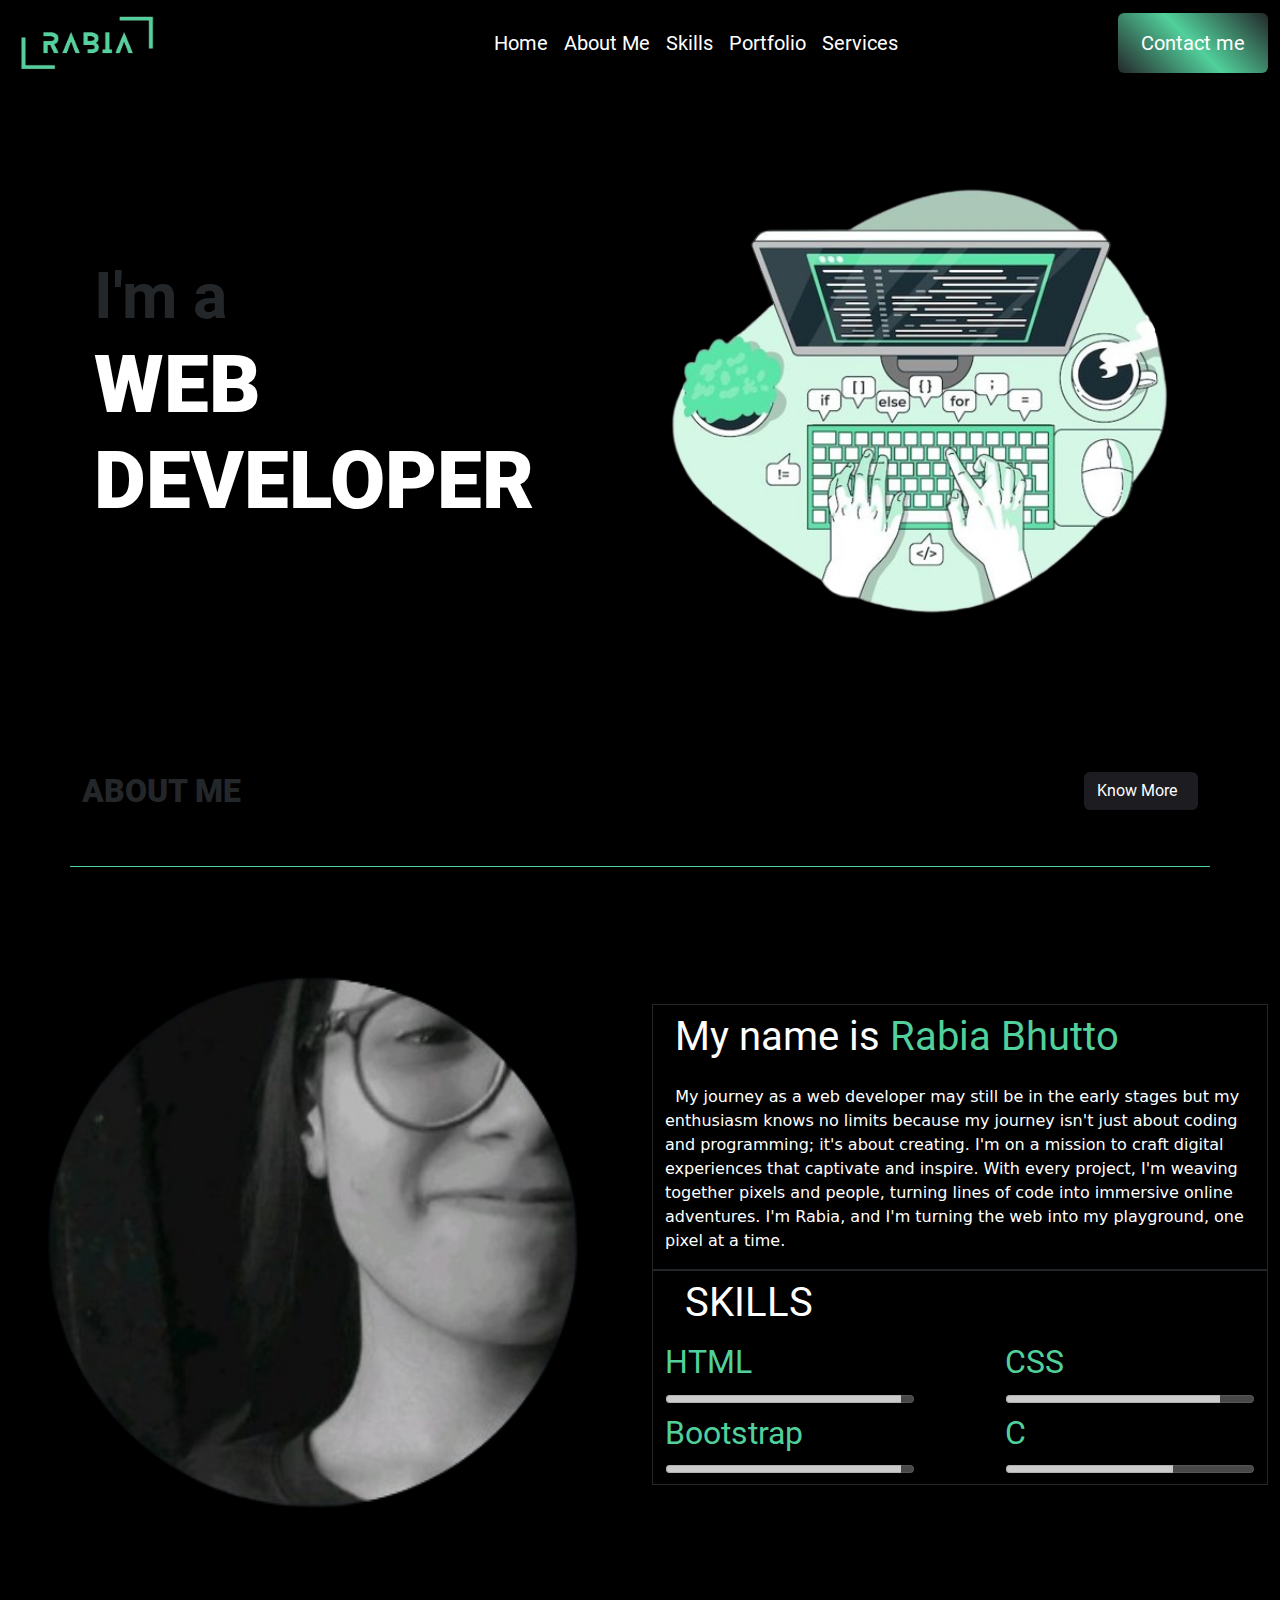
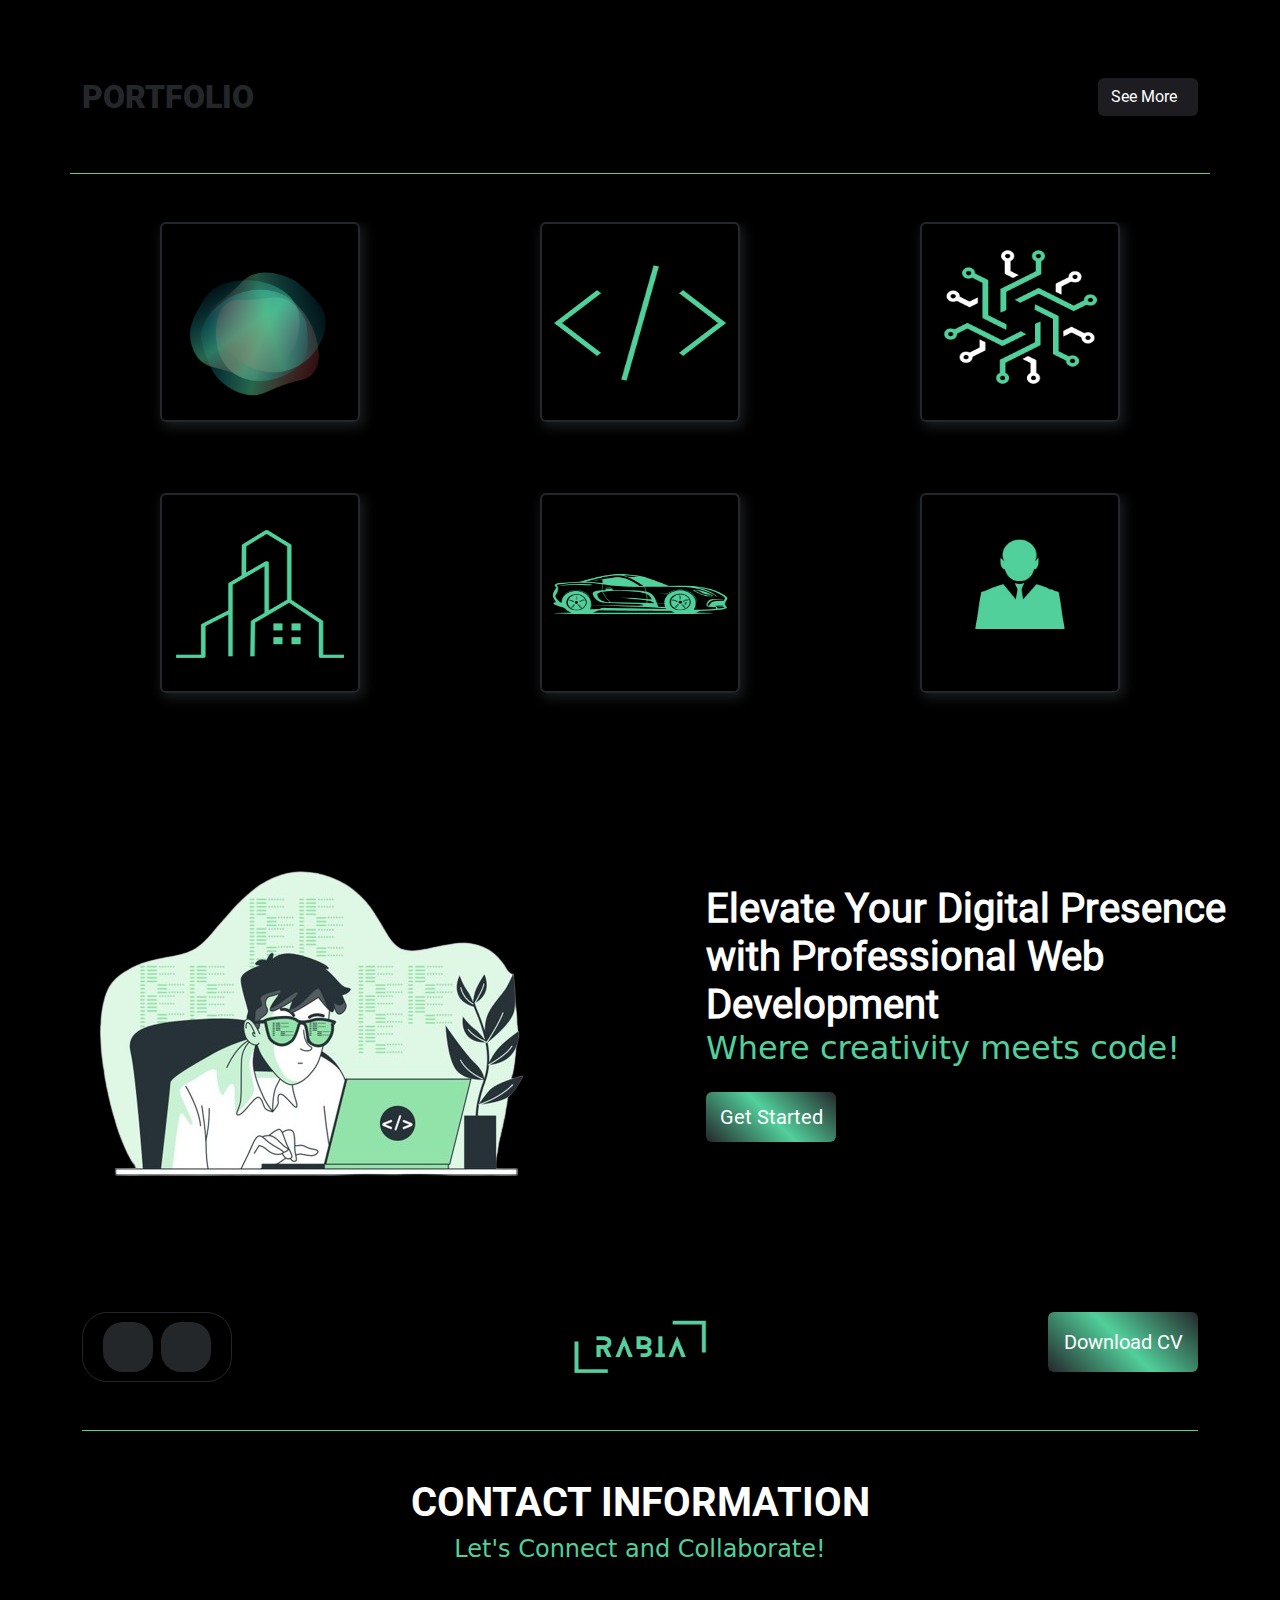
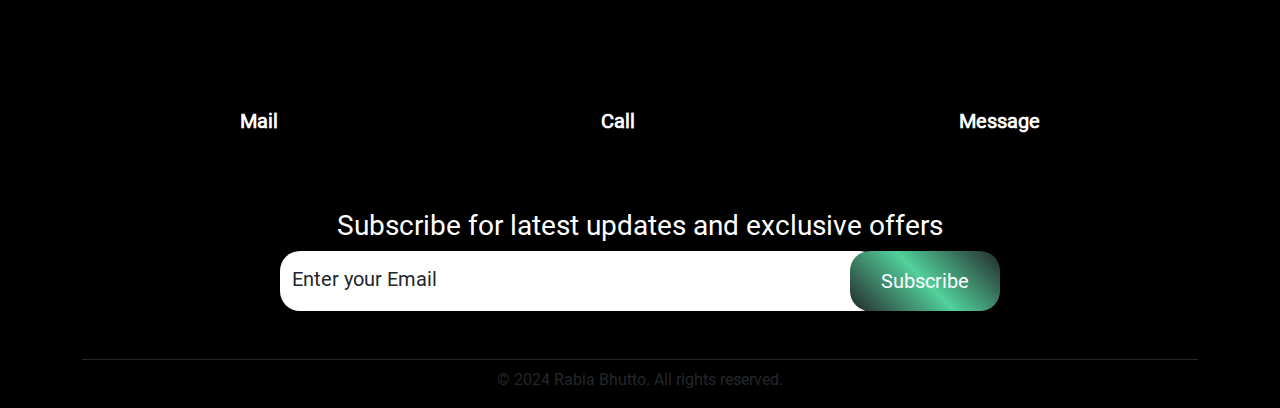
==== Portfolio/index.html @ b958bcc3 "Task Completed!" ====
<!DOCTYPE html>
<html lang="en">

<head>
    <meta charset="UTF-8">
    <meta name="viewport" content="width=device-width, initial-scale=1.0">
    <meta name="author" content="Rabia Bhutto">
    <title>Portfolio</title>
    <link href="https://cdn.jsdelivr.net/npm/bootstrap@5.3.3/dist/css/bootstrap.min.css" rel="stylesheet"
        integrity="sha384-QWTKZyjpPEjISv5WaRU9OFeRpok6YctnYmDr5pNlyT2bRjXh0JMhjY6hW+ALEwIH" crossorigin="anonymous">
    <script src="https://cdn.jsdelivr.net/npm/bootstrap@5.3.3/dist/js/bootstrap.bundle.min.js"
        integrity="sha384-YvpcrYf0tY3lHB60NNkmXc5s9fDVZLESaAA55NDzOxhy9GkcIdslK1eN7N6jIeHz"
        crossorigin="anonymous"></script>
    <link rel="stylesheet" href="Style Sheets/style.css">
    <link rel="stylesheet" href="https://cdnjs.cloudflare.com/ajax/libs/font-awesome/6.5.2/css/all.min.css"
        integrity="sha512-SnH5WK+bZxgPHs44uWIX+LLJAJ9/2PkPKZ5QiAj6Ta86w+fsb2TkcmfRyVX3pBnMFcV7oQPJkl9QevSCWr3W6A=="
        crossorigin="anonymous" referrerpolicy="no-referrer" />
</head>

<body>
    <!-- Nav Bar starts here -->
    <nav class="navbar navbar-expand-lg nav-bar">
        <div class="container-fluid">
            <div class="d-flex align-items-center">
                <!-- Logo image -->
                <img src="Images/logo.png" alt="Logo classimg-fluid" class="img-fluid logo">
            </div>
            <!-- Hamburger classes -->
            <button class="navbar-toggler" type="button" data-bs-toggle="collapse"
                data-bs-target="#navbarSupportedContent" aria-controls="navbarSupportedContent" aria-expanded="false"
                aria-label="Toggle navigation">
                <span class="navbar-toggler-icon text-white hamburger fs-1"></span>
            </button>
            <div class="collapse navbar-collapse" id="navbarSupportedContent">
                <!-- Menu list -->
                <ul class="navbar-nav mb-2 mb-lg-0 w-100 mx-lg-5 text-center justify-content-lg-end">
                    <li class="nav-item nav-li">
                        <a class="nav-link active text-white fs-5 nav-a" aria-current="page" href="#">Home</a>
                    </li>
                    <li class="nav-item nav-li">
                        <a class="nav-link active text-white fs-5 nav-a" aria-current="page" href="#">About Me</a>
                    </li>
                    <li class="nav-item nav-li">
                        <a class="nav-link active text-white fs-5 nav-a" aria-current="page" href="#">Skills</a>
                    </li>
                    <li class="nav-item nav-li">
                        <a class="nav-link active text-white fs-5 nav-a" aria-current="page" href="#">Portfolio</a>
                    </li>
                    <li class="nav-item nav-li">
                        <a class="nav-link active text-white fs-5 nav-a" aria-current="page" href="#">Services</a>
                    </li>
                </ul>
            </div>
            <!-- A button -->
            <div class="d-lg-flex col-lg-3 justify-content-lg-end d-none d-lg-block">
                <button class="btn contact-btn text-white fs-5">Contact me</button>
            </div>
        </div>
    </nav>
    <!-- Nav Bar ends here -->

    <!-- Hero Section starts here -->
    <section class="hero d-flex justify-content-center">
        <div class="container row align-items-center py-5">
            <!-- Heading -->
            <div class="col-lg-6">
                <h1 class="display-3 lh-1 mb-3 sub-hero-head overflow-y-hidden">I'm a</h1>
                <h1 class="display-1 lh-1 mb-3 hero-head typewriter1">WEB</h1>
                <h1 class="display-1 lh-1 mb-3 hero-head typewriter2">DEVELOPER</h1>
            </div>
            <!-- Image -->
            <div class="col-12 col-lg-6">
                <img src="Images/hero-img.png" class="d-block mx-lg-auto img-fluid" alt="Bootstrap Themes" width="700"
                    height="500" loading="lazy">
            </div>
        </div>
        </div>
    </section>
    <!-- Hero Section ends here -->

    <!-- About Info Section starts here -->
    <section class="about-info">
        <!-- Header of Info Section starts here -->
        <div class="header">
            <div class="container-fluid container-lg text-white mt-5 pb-5 mx-auto about-header">
                <div class="about-res-head row align-items-center justify-content-between text-left d-block d-md-flex">
                    <!-- Column# 01 -->
                    <div class="col-12 col-md-6">
                        <div class="mx-auto">
                            <h1 class="about-head pt-2 fs-2">ABOUT ME</h1>
                        </div>
                    </div>

                    <!-- Column# 02 -->
                    <div class="col-12 col-md-6">
                        <div>
                            <div class="d-md-flex justify-content-md-end">
                                <button class="btn know-more-btn text-white">Know More &nbsp<i
                                        class="fa-solid fa-arrow-right" style="color: #ffffff;"></i></button>
                            </div>
                        </div>
                    </div>
                </div>
            </div>
        </div>
        <!-- Header of Info Section ends here -->



        <!-- Main Info details part starts here -->
        <div class="container-fluid col-xxl-8 py-5">
            <div class="row d-flex align-items-center py-5 responsive-query justify-content-center">
                <!-- Image -->
                <div class="col-12 col-sm">
                    <img src="Images/me.png" class="d-block mx-lg-auto img-fluid" alt="Bootstrap Themes" width="700"
                        height="500" loading="lazy">
                </div>
                <!-- Introduction part starts here -->
                <div class="col-12 col-sm justify-content-center">
                    <div class="container">
                        <div class="row bord">
                            <div class="col">
                                <h2 class="text-white mt-2 fs-1 d-flex"><span><i
                                            class="fa-regular fa-hand-point-right h-75"
                                            style="color: #24272A;"></i></span>&nbsp <p class="typewriter">My name is
                                        <span class="name">Rabia
                                            Bhutto</span>
                                    </p>
                                </h2>
                                <p class="text-white fs-intro intro-txt"> &nbsp My journey as a web developer may still
                                    be
                                    in the
                                    early
                                    stages but my enthusiasm knows no limits because my journey isn't just about coding
                                    and programming; it's about creating. I'm on a mission to craft digital experiences
                                    that captivate and inspire. With every project, I'm weaving together pixels and
                                    people, turning lines of code into immersive online adventures.
                                    I'm Rabia, and I'm turning the web into my playground, one pixel at a time.</p>
                            </div>
                        </div>
                        <!-- Introduction part ends here -->

                        <!-- Skills part starts here -->
                        <div class="row bord">
                            <div class="col">
                                <h2 class="text-white pb-2  mt-2 fs-1"><span><i
                                            class="fa-regular fa-hand-point-right h-75"
                                            style="color: #24272A;"></i></span>&nbsp
                                    SKILLS</h2>
                                <!-- Skills -->
                                <div class="skills-div d-flex justify-content-between">
                                    <div class="skills-inner-div">
                                        <h2 class="skills">HTML</h2>
                                        <input type="range" min="0" max="100" value="99" disabled class="range">
                                    </div>
                                    <div class="skills-inner-div">
                                        <h2 class="skills">CSS</h2>
                                        <input type="range" min="0" max="100" value="90" disabled class="range">
                                    </div>
                                </div>

                                <div class="skills-div d-flex justify-content-between">
                                    <div class="skills-inner-div">
                                        <h2 class="skills">Bootstrap</h2>
                                        <input type="range" min="0" max="100" value="99" disabled class="range">
                                    </div>
                                    <div class="skills-inner-div">
                                        <h2 class="skills">C</h2>
                                        <input type="range" min="0" max="100" value="70" disabled class="range">
                                    </div>
                                </div>
                            </div>
                            <!-- Skills part ends here -->
                        </div>
                    </div>
                </div>
            </div>
        </div>
        <!-- Main Info details part ends here -->
    </section>
    <!-- About Info Section ends here -->

    <!-- Portfolio Section starts here -->
    <section class="portfolio">
        <!-- Header of Portfolio Section starts here -->
        <div class="container-fluid container-lg text-white mt-5 pb-5 mx-auto about-header">
            <div class="about-res-head row align-items-center justify-content-between text-left d-block d-md-flex">
                <!-- Column# 01 -->
                <div class="col-12 col-md-6">
                    <div class="mx-auto">
                        <!-- <h6 class="about-sub-head fs-5">ABOUT</h6> -->
                        <h1 class="about-head pt-2 fs-2">PORTFOLIO</h1>
                    </div>
                </div>

                <!-- Column# 02 -->
                <div class="col-12 col-md-6">
                    <div>
                        <div class="d-md-flex justify-content-md-end">
                            <button class="btn know-more-btn text-white">See More &nbsp<i
                                    class="fa-solid fa-arrow-right" style="color: #ffffff;"></i></button>
                        </div>
                    </div>
                </div>
            </div>
        </div>
        <!-- Header of Portfolio Section ends here -->

        <!-- Main Part starts here -->
        <div class="container text-center py-5">
            <div class="row gy-5">

                <!-- Card# 01 -->
                <div class="col-12 col-md-6 col-lg-4">
                    <a href="https://rabia-bhutto.github.io/CSS-Animations-1/" target="_blank"
                        class="text-decoration-none">
                        <div class="card-wrap">
                            <div class="card custom-card mb-3 image-container">
                                <img src="Images/css-animations.png" alt="Image"
                                    class="card-img img-fluid mt-4 custom-img">
                                <div class="card-body text-overlay">
                                    <h3>CSS Animations</h3>
                                </div>
                            </div>
                        </div>
                    </a>
                </div>

                <!-- Card# 02 -->
                <div class="col-12 col-md-6 col-lg-4">
                    <a href="https://rabia-bhutto.github.io/GitHub-CLI/" target="_blank" class="text-decoration-none">
                        <div class="card custom-card image-container mb-3">
                            <img src="Images/cli.png" alt="Image" class="card-img img-fluid mt-4">
                            <div class="card-body text-overlay">
                                <h3>GitHub CLI (Clone)</h3>
                            </div>
                        </div>
                    </a>
                </div>

                <!-- Card# 03 -->
                <div class="col-12 col-md-6 col-lg-4">
                    <a href="https://rabia-bhutto.github.io/Optinet/" target="_blank" class="text-decoration-none">
                        <div class="card custom-card mb-3 image-container">
                            <img src="Images/optinet.png" alt="Image" class="card-img img-fluid mt-2 custom-img">
                            <div class="card-body text-overlay">
                                <h3>Optinet (Clone)</h3>
                            </div>
                        </div>
                    </a>
                </div>

                <!-- Card# 04 -->
                <div class="col-12 col-md-6 col-lg-4">
                    <a href="https://rabia-bhutto.github.io/realestate/" target="_blank" class="text-decoration-none">
                        <div class="card custom-card mb-3 image-container">
                            <img src="Images/real-estate.png" alt="Image" class="card-img img-fluid mt-4">
                            <div class="card-body text-overlay">
                                <h3>Estate Agency (Clone)</h3>
                            </div>
                        </div>
                    </a>
                </div>

                <!-- Card# 05 -->
                <div class="col-12 col-md-6 col-lg-4">
                    <a href="https://rabia-bhutto.github.io/ride-sharing-web/" target="_blank"
                        class="text-decoration-none">
                        <div class="card custom-card mb-3 image-container">
                            <img src="Images/ride-sharing.png" alt="Image" class="card-img img-fluid mt-4">
                            <div class="card-body text-overlay">
                                <h3>A Ride Sharing Website (Clone)</h3>
                            </div>
                        </div>
                    </a>
                </div>

                <!-- Card# 06 -->
                <div class="col-12 col-md-6 col-lg-4">
                    <a href="https://rabia-bhutto.github.io/Photographer-Portfolio/" target="_blank"
                        class="text-decoration-none">
                        <div class="card custom-card mb-3 image-container">
                            <img src="Images/portfolio.png" alt="Image" class="card-img img-fluid mt-2 custom-img">
                            <div class="card-body text-overlay">
                                <h3>Photographer's Poertfolio (Clone)</h3>
                            </div>
                        </div>
                    </a>
                </div>
            </div>
        </div>
        <!-- Main Part starts here -->
    </section>
    <!-- Portfolio Secion ends here -->

    <!-- Banner Section starts here -->
    <section class="banner-sec row flex-md-row-reverse align-items-center">
        <div class="container-fluid row align-items-center justify-content-md-start px-0 mx-0">
            <!-- Banner Image -->
            <div class="col-12 col-md-6 m-0">
                <img src="Images/coder.png" class="d-block mx-lg-auto img-fluid coder-img w-100" alt="Coder"
                    height="500" loading="lazy">
            </div>

            <!-- Banner Text -->
            <div class="col-12 col-md-6 d-flex justify-content-center">
                <div class="inner-div">
                    <h1 class="card-title card-head text-white fs-1 fw-bold pe-md-2 pe-lg-0">Elevate Your Digital
                        Presence <br>with
                        Professional Web <br>Development</h1>
                    <h2 class="card-title card-sub-head">Where creativity meets code!</h2>
                    <!-- A button -->
                    <div class="d-lg-flex col-lg-3 justify-content-lg-end mt-4">
                        <button class="btn get-started-btn text-white fs-5">Get Started</button>
                    </div>
                </div>
            </div>
        </div>
        </div>
    </section>
    <!-- Banner Section ends here -->

    <!-- Footer starts here -->
    <footer class="container-fluid container-lg w-100">
        <div class="upper-div d-flex justify-content-center justify-content-md-between py-5">
            <!-- Icons to Social Medias -->
            <div class="d-links gap-5 align-items-center d-block d-md-flex d-none d-md-block">
                <div class="direct-links d-flex gap-2 justify-content-center align-items-center mb-4 mb-md-0">
                    <a href="https://www.linkedin.com/in/rabia-bhutto/" target="_blank"><button class="icon-btn">
                            <span class="social-icons"><i class="fa-brands fa-linkedin"
                                    style="color: #51d09b;"></i></span>
                        </button></a>

                    <a href="https://github.com/Rabia-Bhutto" target="_blank"><button class="icon-btn">
                            <span class="social-icons"><i class="fa-brands fa-github"
                                    style="color: #51d09b;"></i></span>
                        </button></a>
                </div>
            </div>

            <!-- Logo -->
            <div class="img-div">
                <img src="Images/logo.png" alt="Logo" class="img-fluid logo logo-foot">
            </div>

            <!-- A Button to Download the Resume -->
            <div class="d-btns gap-2 d-block d-md-flex d-none d-md-block">
                <button class="btn contact-btn text-white  d-block d-btn-sub"><a
                        href="https://drive.google.com/uc?export=download&id=1JDh4b8ExhVCEeHxgzuej90ZLjaXhI7o5" download
                        target="_blank" class="text-decoration-none text-white fs-5">Download CV</a>
                </button>
            </div>
        </div>

        <!-- contact Information starts here -->
        <div class="mid-div mt-5">
            <h1 class="foot-head text-white text-center">CONTACT INFORMATION</h1>
            <h4 class="sub-foot-head text-center">Let's Connect and Collaborate!</h4>

            <!-- icons starts here -->
            <div class="d-links gap-5 align-items-center d-block d-md-flex mt-5">
                <div class="contact-links d-flex gap-2 justify-content-around w-100 align-items-center mb-4 mb-md-0">
                    <div class="button-div text-center">
                        <a href="#" target="_blank"><button class="contact-icons">
                                <span class="social-icons2"><i class="fa-solid fa-envelope h-75"
                                        style="color: #24272A;"></i></span>
                                <h5 class=" contact-icons fw-bold text-white">Mail</h5>
                            </button></a>
                    </div>

                    <div class="button-div text-center">
                        <a href="#" target="_blank"><button class="contact-icons">
                                <span class="social-icons2"><i class="fa-solid fa-phone h-75"
                                        style="color: #24272A;"></i></span>
                                <h5 class=" contact-icons fw-bold text-white">Call</h5>
                            </button></a>
                    </div>

                    <div class="button-div text-center">
                        <a href="#" target="_blank"><button class="contact-icons">
                                <span class="social-icons2"><i class="fa-solid fa-message h-75"
                                        style="color: #24272A;"></i></span>
                                <h5 class=" contact-icons fw-bold text-white">Message</h5>
                            </button></a>
                    </div>
                </div>
            </div>
            <!-- icons ends here -->
        </div>
        <!-- contact Information ends here -->

        <!-- Subscription Input Form -->
        <div class="form w-100 my-5">
            <h3 class="text-center text-white">Subscribe for latest updates and exclusive offers</h3>
            <form action="" class="w-100 d-flex justify-content-center">
                <label><input type="email" name="Subscription" placeholder="Enter your Email" required
                        class="subs-input"></label>
                <button type="submit" class="btn subs-btn text-white fs-5">Subscribe</button>
            </form>
        </div>

        <!-- Copyright Information -->
        <div class="bottom-div text-center">
            <p class="copy-right pt-2">&copy; 2024 Rabia Bhutto. All rights reserved.
            </p>
        </div>
    </footer>
    <!-- Footer ends here -->


</body>

</html>
---- Portfolio/Style Sheets/style.css ----
/* Font# 01 */
@font-face {
    font-family: rob-reg;
    src: url(../Fonts/Roboto-Regular.ttf);
}

/* Font# 02 */
@font-face {
    font-family: rob-bold;
    src: url(../Fonts/Roboto-Bold.ttf);
}

/* Font# 03 */
@font-face {
    font-family: rob-black;
    src: url(../Fonts/Roboto-Black.ttf);
}

/* Universal Selector */
* {
    /* border: 1px solid red; */
    overflow-x: hidden !important;
}

/* To target the body */
body {
    background-color: black;
    font-family: rob-reg;
}

/* NAV BAR */

/* Logo */
.logo {
    width: 150px;
    height: 70px;
}

/* Div of the Unordered List within the Nav Bar */
.ul-div {
    display: flex !important;
    align-items: end !important;
    height: 50px;
}

/* To add hover effects on the "nav-a" */
.nav-a:hover {
    padding-bottom: 5px !important;
    background-color: #24272A;
    /* text-decoration: underline !important;
    text-decoration-color: #51d09b !important; */
    border: 1px solid #51d09b !important;
    border-radius: 5px;
}

/* Contact Button in the Nav Bar */
.contact-btn {
    /* background-color: #1C1C21; */
    background-image: linear-gradient(45deg, #24272A, #51d09b, #24272A);
    width: 150px;
    height: 60px;
    border: none;
}

/* To add hover effects on the Contact Button */
.contact-btn:hover {
    background-image: linear-gradient(90deg, #24272A, #51d09b, #24272A);
}

/* HERO SECTION */

/* A sub heading in the Hero Section */
.sub-hero-head {
    font-family: rob-bold;
    color: #24272A;
}

/* main heading in the Hero Section */
.hero-head {
    font-family: rob-black;
    color: white;
}

/* CUSTOM CSS ANIMATIONS IN THE HERO SECTION STARTS HERE */
/* First Animation */
.typewriter1 {
    overflow: hidden;
    /* Hide overflow characters */
    white-space: nowrap;
    /* Keep text on a single line */
    margin: 0 0;
    /* Center the text horizontally */
    animation: typewriter 3s forwards, typewriter 2s forwards 2.5s;
    /* Apply the animation */
    text-align: left;
    /*Text alignment*/
}

/* Second Animation */
.typewriter2 {
    overflow: hidden;
    /* Hide overflow characters */
    white-space: nowrap;
    /* Keep text on a single line */
    margin: 0 0;
    /* Center the text horizontally */
    animation: typewriter 3s forwards .5s, typewriter 2s forwards 2.5s;
    /* Apply the animation */
    /* animation: typewriter 4s steps(30) 1 forwards, additionalEffect 1s forwards 4s; */
    text-align: left;
    /*Text alignment*/
}


/* Define the typewriter animation */
@keyframes typewriter {
    from {
        width: 0;
        /* Start with no width */
    }

    to {
        width: 100%;
        /* End with full width */
    }
}

/* CUSTOM CSS ANIMATIONS IN THE HERO SECTION ENDS HERE */

/* MEDIA QUERY TO TARGET THE EXTRA SMALL, SMALL AND MEDIUM SIZED SCREENS */
@media screen and (max-width: 991px) {
    .sub-hero-head {
        text-align: center;
    }

    .hero-head {
        text-align: center;
    }
}

/* ABOUT SECTION */

/* To apply the borders around the section */
.bord {
    border: 1px solid #24272A;
    border-collapse: collapse;
}

/* Header of the About Info Section */
.about-header {
    border-bottom: 1px solid #51d09b;
}

/* The "Know More" button */
.know-more-btn {
    background-color: #1C1C21;
}

/* To add hover effects on the Know More Button */
.know-more-btn:hover {
    background-image: linear-gradient(45deg, #24272A, #51d09b, #24272A);
    border: none;
}

/* A sub heading in the About Section */
.about-sub-head {
    font-family: rob-bold;
    color: #24272A;
}

/* Main heading in the Hero Section */
.about-head {
    font-family: rob-black;
    color: #24272A;
}

/* Text of the Intro part */
.intro-txt {
    font-family: sans;
}

/* To apply color to my name written in the About Section */
.name {
    color: #51d09b;
}

/* Div containing the Icons */
.direct-links {
    border: 1px solid #24272A;
    border-radius: 25px;
    width: 150px;
    height: 70px;
}

/* Icon Buttons */
.icon-btn {
    background-color: #24272A;
    border: none;
    border-radius: 20px;
    height: 50px;
    width: 50px;
}

/* The Range Input in the Skiils part */
.range {
    width: 250px;
}

/* To hide the thumb of the Range Input */
.range::-webkit-slider-thumb {
    opacity: 0;
}

/* Names of the Skills */
.skills {
    color: #51d09b;
}

/* MEDIA QUERY TO TARGET THE EXTRA SMALL AND SMALL SIZED SCREENS */
@media screen and (max-width: 767px) {
    .about-head {
        font-size: 40px !important;
    }
}

/* MEDIA QUERY TO TARGET THE MEDIUM SIZED SCREENS */
@media screen and (min-width:768px) and (max-width: 991px) {
    .about-head {
        font-size: 30px !important;
    }

    /* Font Size of the Paragrogh of the Intro Section */
    .fs-intro {
        font-size: 15px;
    }

    /* The Range Input in the Skills part */
    .range {
        width: 150px;
    }

    .responsive-query {
        display: flex !important;
    }

}

/* PORTFOLIO SECTION */

/* The Card */
.custom-card {
    border: 2px solid #24272A;
    box-shadow: 3px 4px 13px 1px rgba(36, 39, 42, 0.77);
    -webkit-box-shadow: 3px 4px 13px 1px rgba(36, 39, 42, 0.77);
    -moz-box-shadow: 3px 4px 13px 1px rgba(36, 39, 42, 0.77);
    background: transparent;
    width: 200px !important;
    height: 200px !important;
    transition: width 0.3s ease, height 0.3s ease;
    transition: transform 0.3s ease;
    /* Add transition for smooth animation */
}

/* For defining hover effect */
.custom-card:hover {
    transform: scale(1.1);
    /* Increase size by 10% when hovered over */
}

/* Images in the Cards */
.card-img {
    height: 150px;
    width: 200px;
}

/* Another custom class for Images in the Cards */
.custom-img {
    height: 170px;
}

/* To change the color of the text */
.text-color {
    color: #51d09b;
}

/* A container containing the Images */
.image-container {
    position: relative;
    display: inline-block;
    /* Ensures the container wraps around the image */
}

/* For overlaying the text */
.text-overlay {
    position: absolute;
    top: 0;
    left: 0;
    width: 100%;
    height: 100%;
    display: none;
    /* Initially hide the text */
    background-color: rgba(0, 0, 0, 0.5);
    /* Semi-transparent background */
    color: white;
    text-align: center;
    padding: 20px;
}

/* Adding the hover effects */
.image-container:hover .text-overlay {
    display: flex;
    /* Show the text overlay on hover */
    justify-content: center;
    align-items: center;
}

/* MEDIA QUERY TO TARGET THE EXTRA SMALL AND SMALL SCREENS */
@media screen and (max-width: 767px) {

    /* The Card */
    .custom-card {
        width: 100% !important;
        height: 300px !important;
    }

    /* Images in the Cards */
    .card-img {
        height: 250px;
        width: 300px;
    }
}

/* BANNER SECTION */

/* The Card */
.custom-card2 {
    background-color: black;
    /* background-image: linear-gradient(45deg, rgba(36, 39, 42, 1), rgba(81, 208, 155, 0.9), rgba(36, 39, 42, 1)); */
    width: 100% !important;
    border: none;
}

/* Card Image */
.coder-img {
    width: 500px !important;
    height: 500px !important;
}

/* Sub-Heading of the card */
.card-sub-head {
    color: #51d09b;
    font-family: sans;
}

/* The "Get Started" Button */
.get-started-btn {
    background-image: linear-gradient(45deg, #24272A, #51d09b, #24272A);
    width: 200px;
    height: 50px;
    border: none;
}

/* To add hover effects on the "Get Started" Button */
.get-started-btn:hover {
    background-image: linear-gradient(90deg, #24272A, #51d09b, #24272A);
}

/* MEDIA QUERY TO TARGET THE EXTRA SMALL AND SMALL SCREENS */
@media screen and (max-width: 767px) {
    .coder-img {
        width: 100% !important;
    }
}

/* FOOTER */

/* The header div */
.upper-div {
    border-bottom: 1px solid #51d09b;
}

/* Haeding of the Footer */
.foot-head {
    font-family: rob-bold;
}

/* Sub-Heading of the Footer */
.sub-foot-head {
    font-family: sans;
    color: #51d09b;
}

/* Div containing the Icons */
.contact-links {
    width: 150px;
    height: 150px;
    overflow-y: hidden !important;
}

/* Icon Buttons */
.contact-icons {
    background-color: transparent;
    border: none;
    height: 150px;
    overflow-y: hidden !important;
}

/* Span containing the Icons */
.social-icons {
    font-size: 30px;
    display: flex;
    align-items: center;
    justify-content: center;
}

/* Another span containing the Icons to add some extra effects */
.social-icons2 {
    font-size: 50px !important;
    height: 100px;
    display: flex;
    align-items: center;
    justify-content: center;
}

/* The "Subscription" Input Bar */
.subs-input {
    width: 600px;
    height: 60px;
    border: none;
    border-radius: 20px;
}

/* To design the placeholder text of the "Subscription" Input bar */
.subs-input::placeholder {
    padding-left: 10px;
    font-size: 20px;
    font-family: rob-reg;
    color: #24272A;
}

/* The "Subscription" Input Button */
.subs-btn {
    width: 150px;
    height: 60px;
    border: none;
    border-radius: 20px;
    background-image: linear-gradient(45deg, #24272A, #51d09b, #24272A);
    margin-left: -30px;
}

/* To add hover effects on the "Subscription" Input Button */
.subs-btn:hover {
    background-image: linear-gradient(90deg, #24272A, #51d09b, #24272A);
}

/* The Copptright Div in the Footer */
.copy-right {
    color: #24272A;
    border-top: 1px solid #24272A;
}

/* MEDIA QUERY TO TARGET THE EXTRA SMALL AND SMALL SIZED SCREENS */
@media screen and (max-width: 767px) {

    /* Logo of the Footer */
    .logo-foot {
        width: 300px !important;
        height: 100px !important;
    }
}
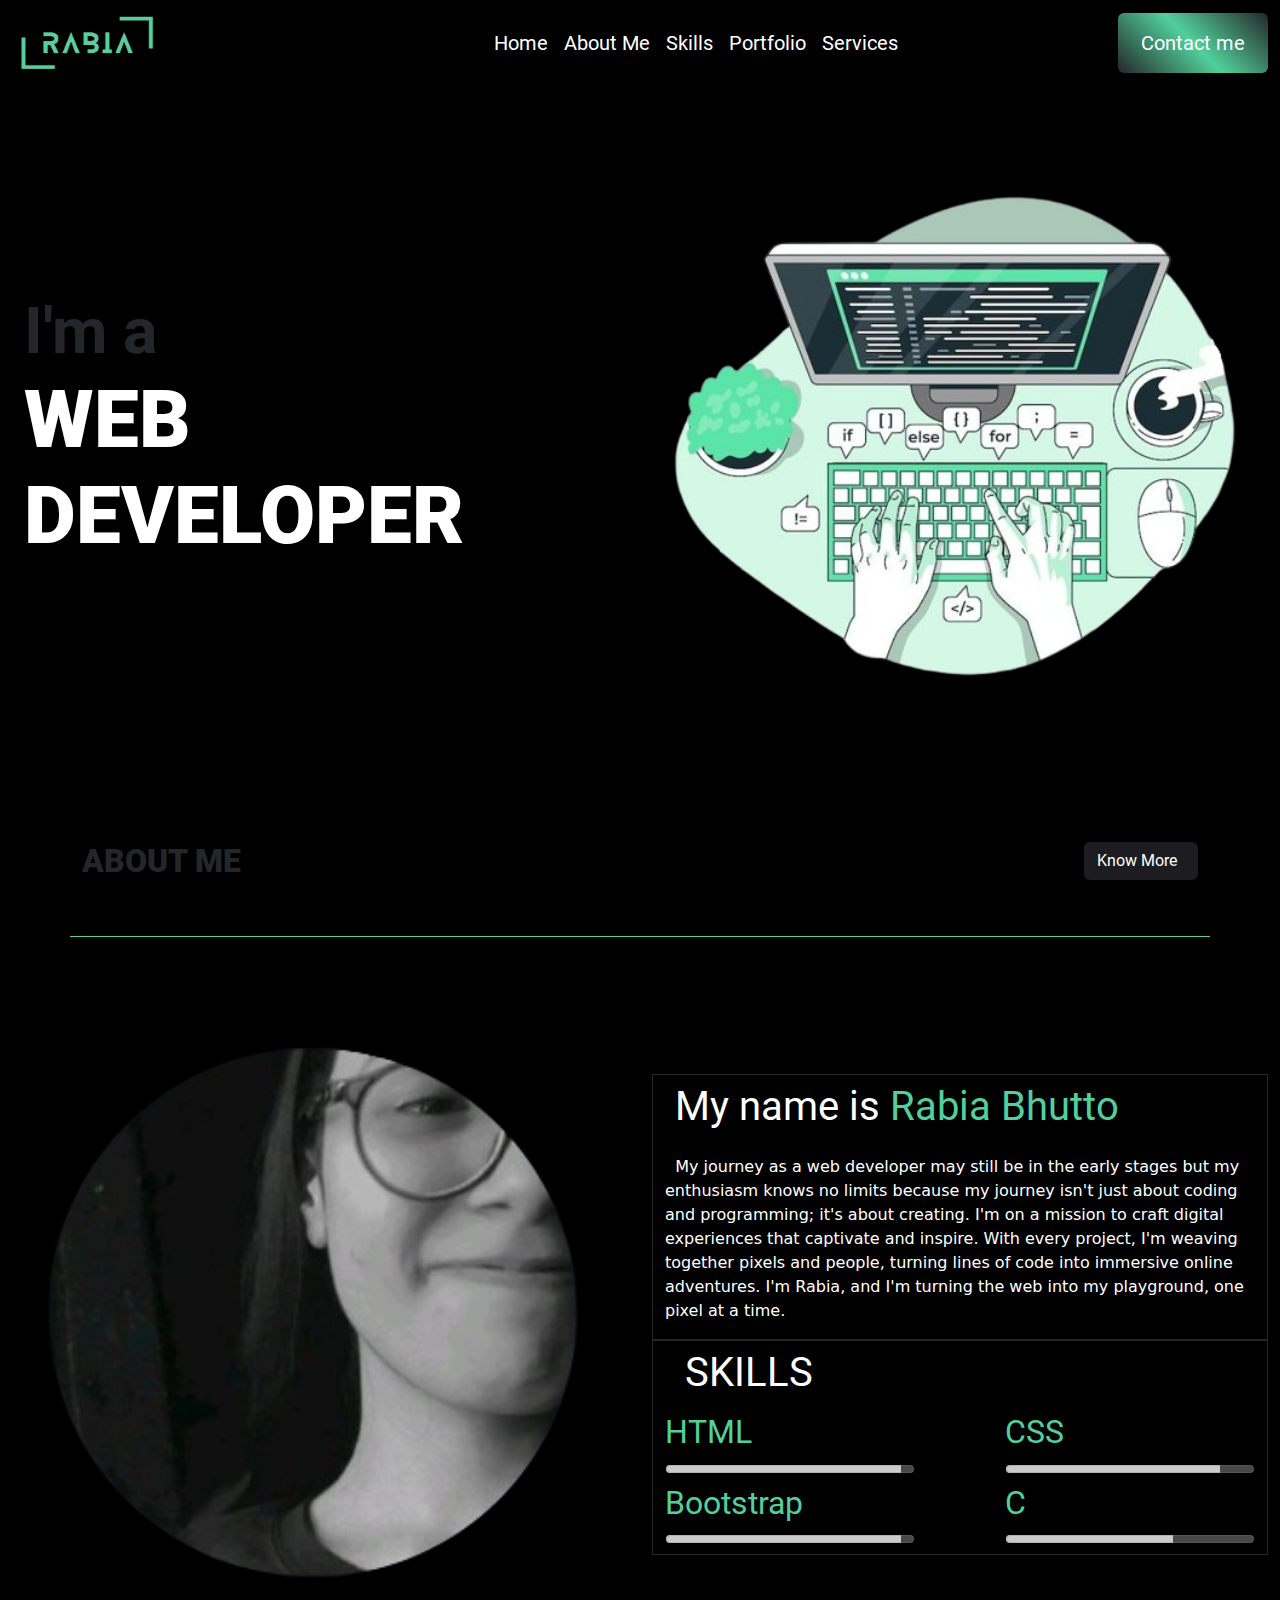
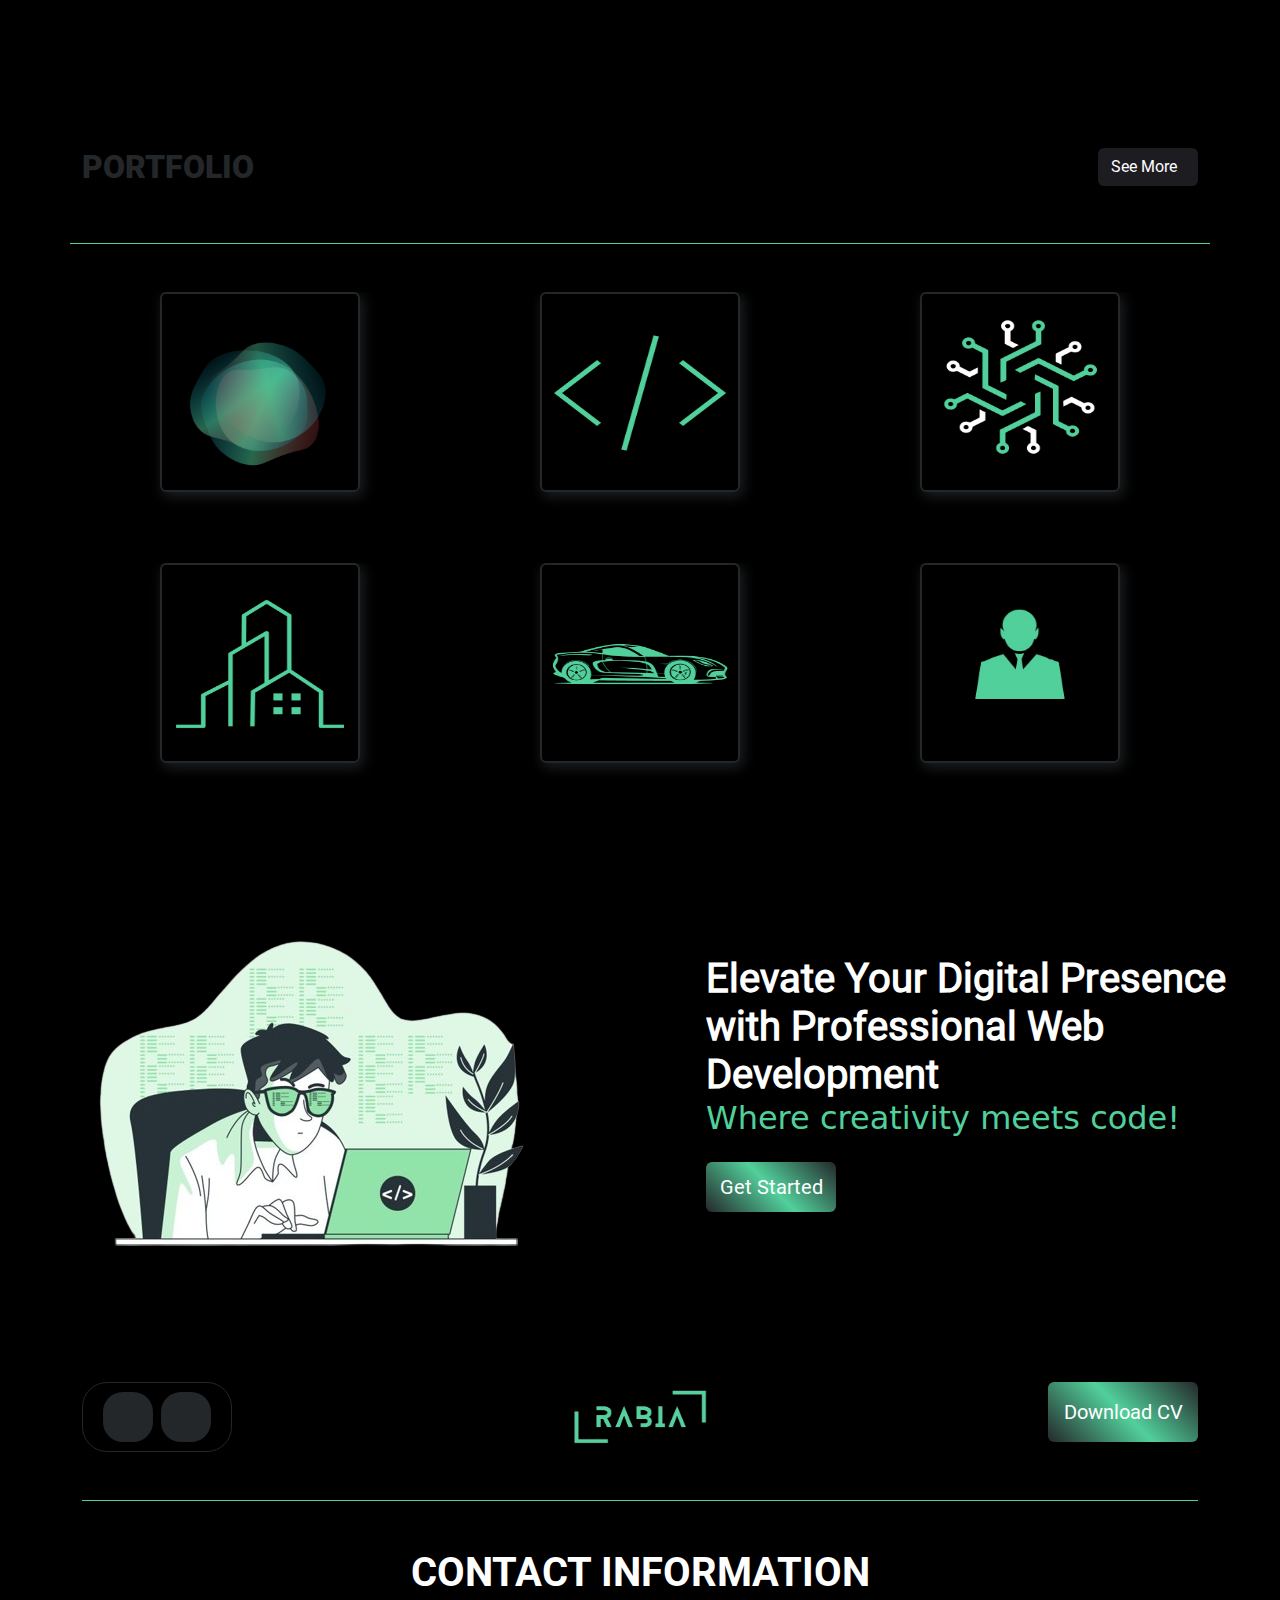
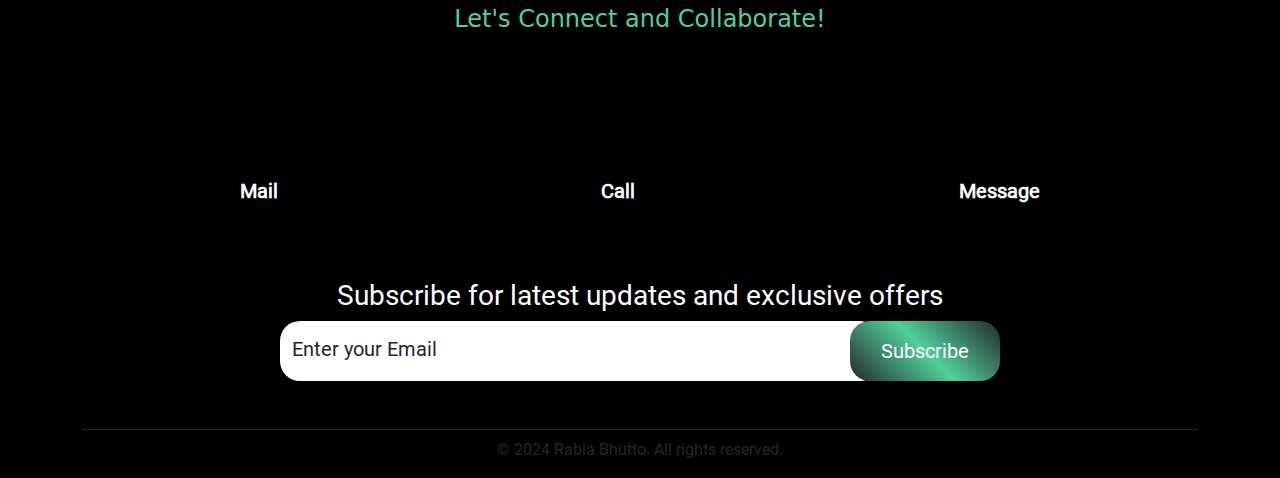
==== commit 0f844354: "Final Commit" ====
--- a/Portfolio/index.html
+++ b/Portfolio/index.html
@@ -61,15 +61,15 @@
 
     <!-- Hero Section starts here -->
     <section class="hero d-flex justify-content-center">
-        <div class="container row align-items-center py-5">
+        <div class="container-fluid row align-items-center py-5">
             <!-- Heading -->
-            <div class="col-lg-6">
+            <div class=" col-12 col-md-6">
                 <h1 class="display-3 lh-1 mb-3 sub-hero-head overflow-y-hidden">I'm a</h1>
                 <h1 class="display-1 lh-1 mb-3 hero-head typewriter1">WEB</h1>
                 <h1 class="display-1 lh-1 mb-3 hero-head typewriter2">DEVELOPER</h1>
             </div>
             <!-- Image -->
-            <div class="col-12 col-lg-6">
+            <div class="col-12 col-md-6">
                 <img src="Images/hero-img.png" class="d-block mx-lg-auto img-fluid" alt="Bootstrap Themes" width="700"
                     height="500" loading="lazy">
             </div>
@@ -82,7 +82,7 @@
     <section class="about-info">
         <!-- Header of Info Section starts here -->
         <div class="header">
-            <div class="container-fluid container-lg text-white mt-5 pb-5 mx-auto about-header">
+            <div class="container-fluid container-md text-white mt-5 pb-5 mx-auto about-header">
                 <div class="about-res-head row align-items-center justify-content-between text-left d-block d-md-flex">
                     <!-- Column# 01 -->
                     <div class="col-12 col-md-6">
--- a/Portfolio/Style Sheets/style.css
+++ b/Portfolio/Style Sheets/style.css
@@ -69,7 +69,7 @@
 
 /* HERO SECTION */
 
-/* A sub heading in the Hero Section */
+/* A sub heading in the Hero Section */ 
 .sub-hero-head {
     font-family: rob-bold;
     color: #24272A;
@@ -128,7 +128,7 @@
 /* CUSTOM CSS ANIMATIONS IN THE HERO SECTION ENDS HERE */
 
 /* MEDIA QUERY TO TARGET THE EXTRA SMALL, SMALL AND MEDIUM SIZED SCREENS */
-@media screen and (max-width: 991px) {
+@media screen and (max-width: 767px) {
     .sub-hero-head {
         text-align: center;
     }
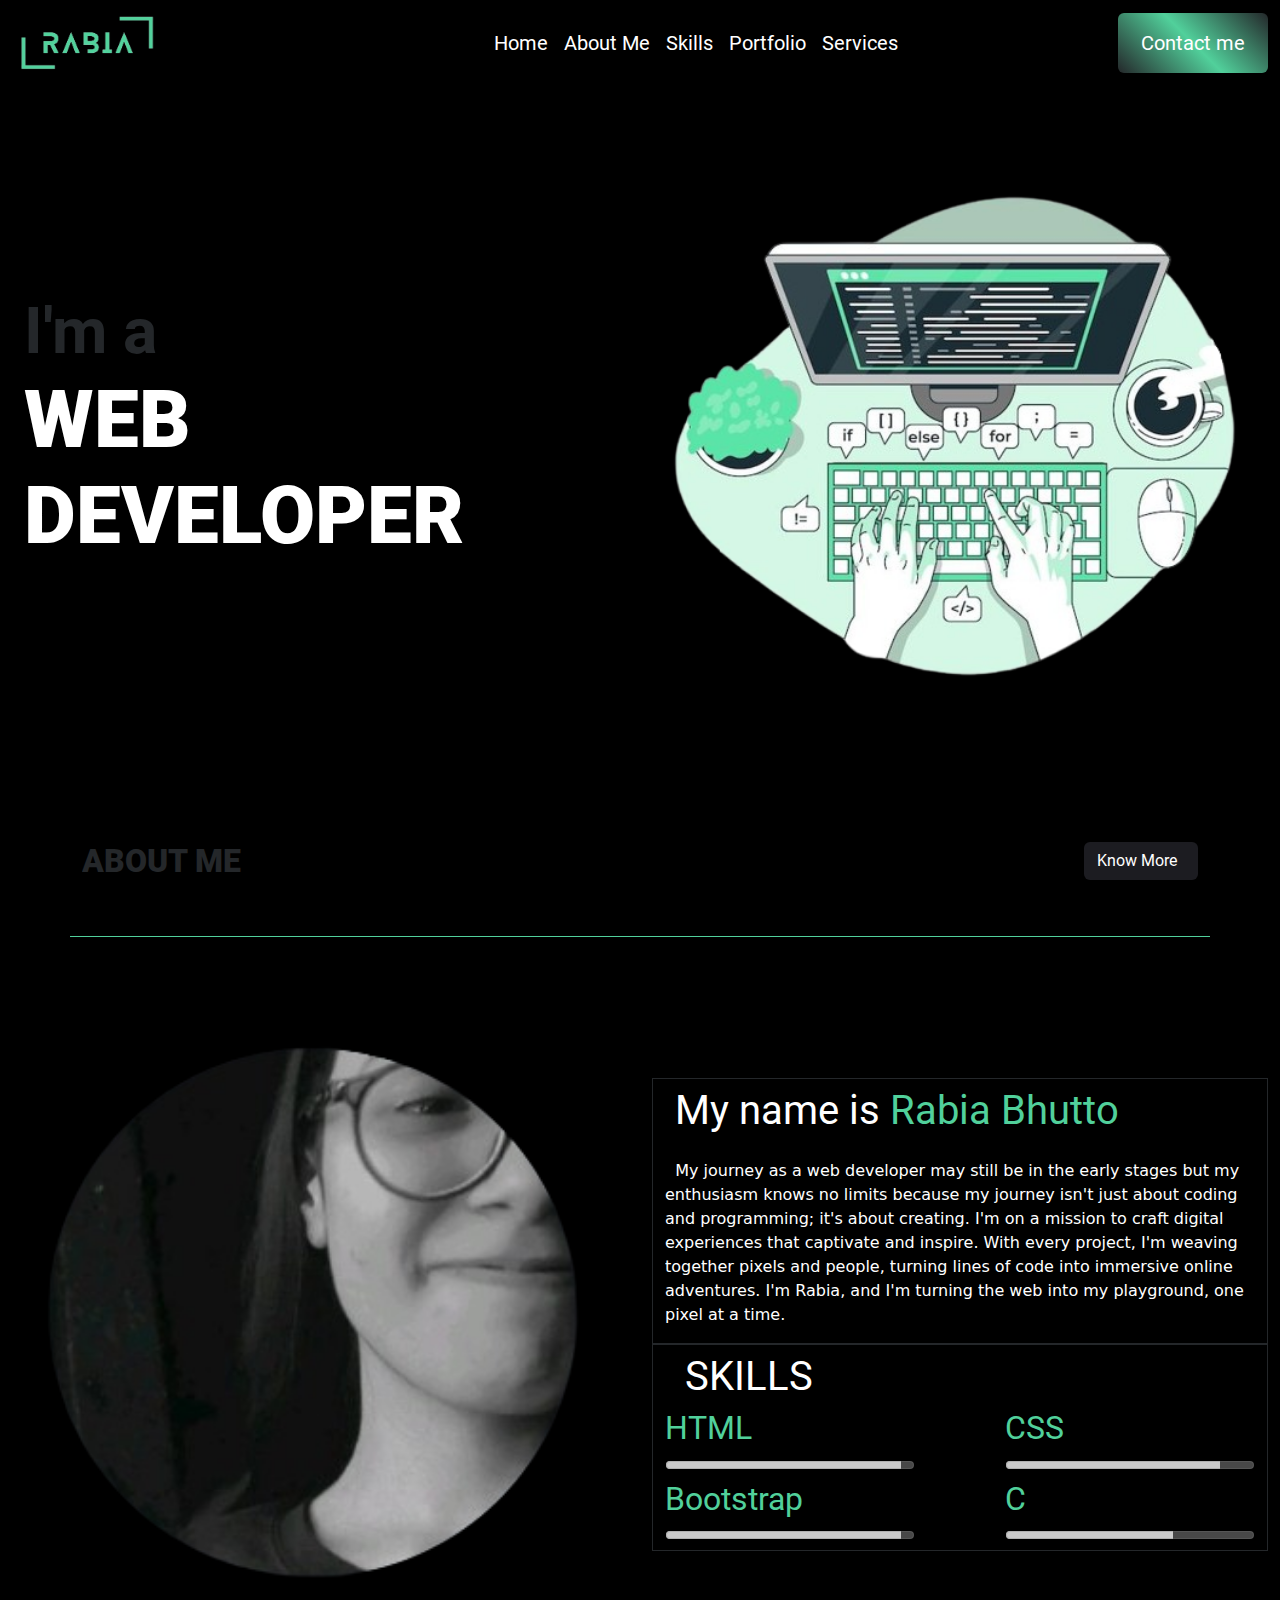
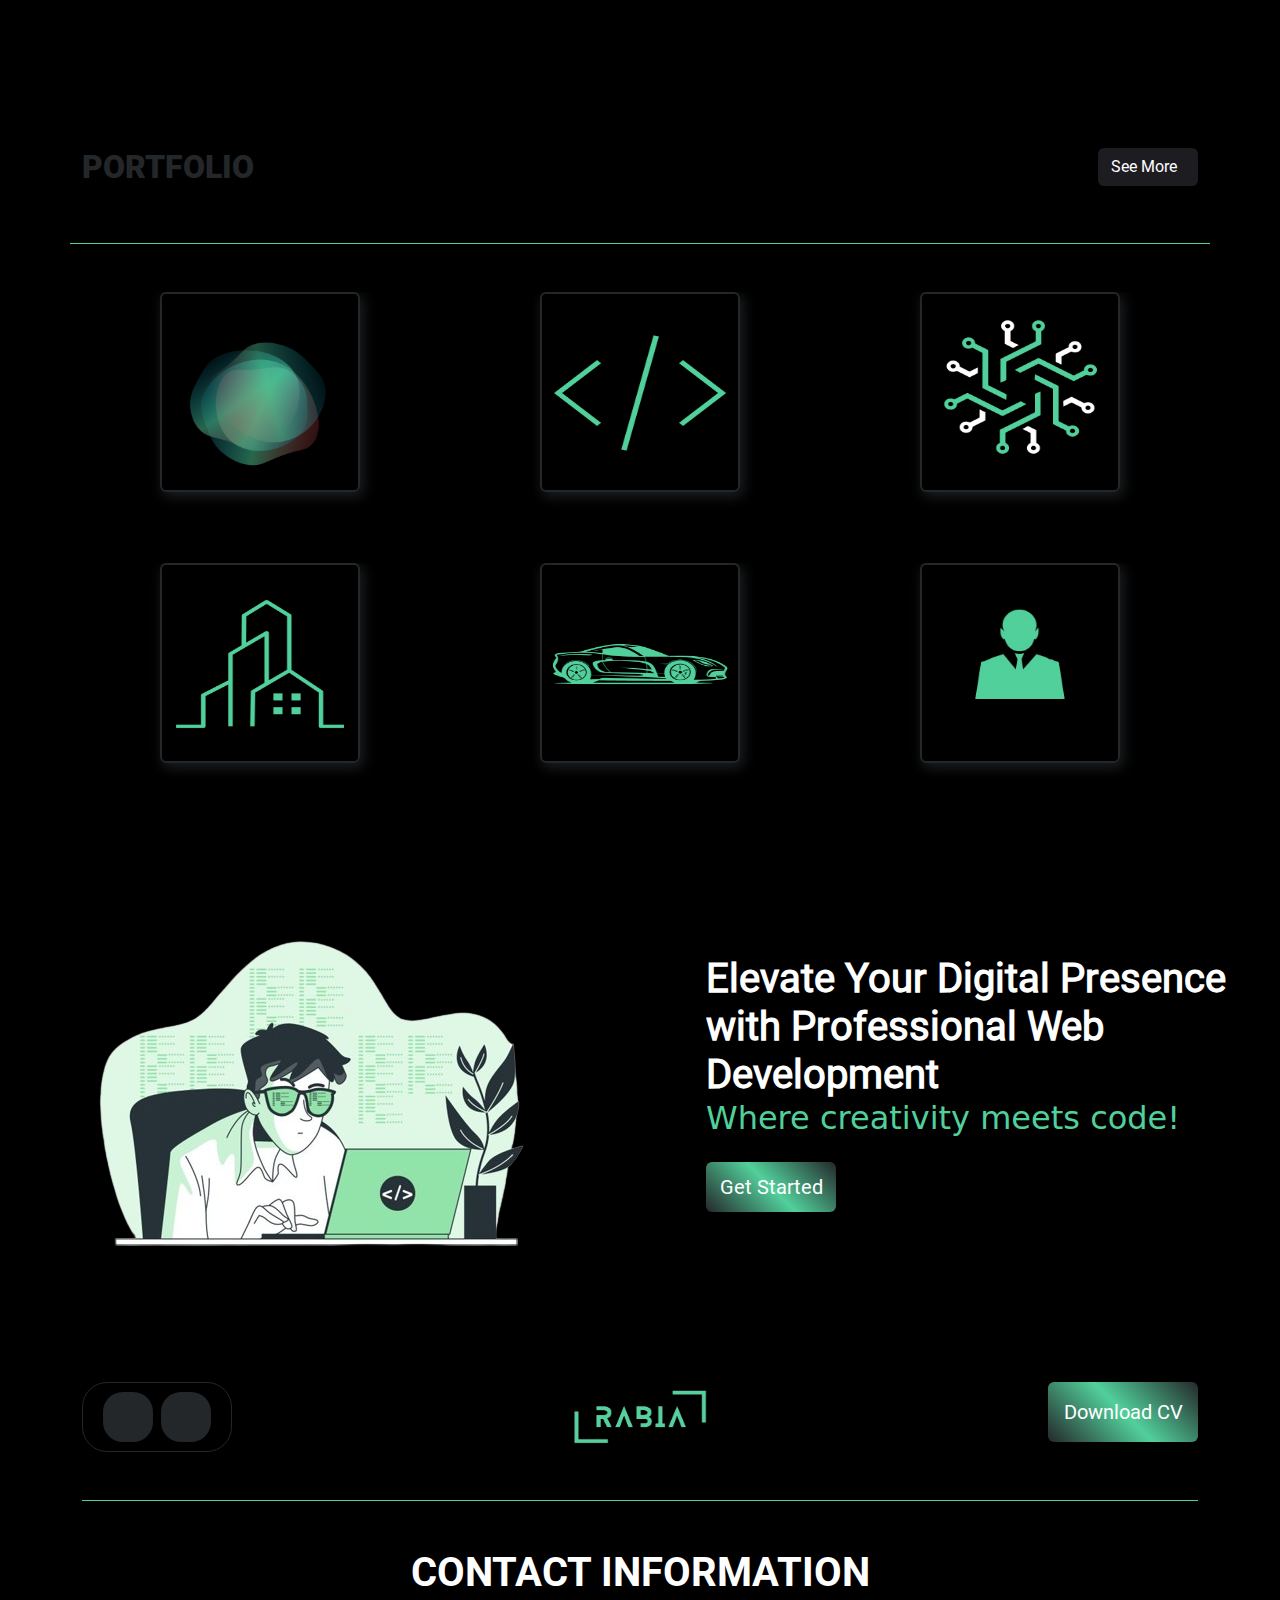
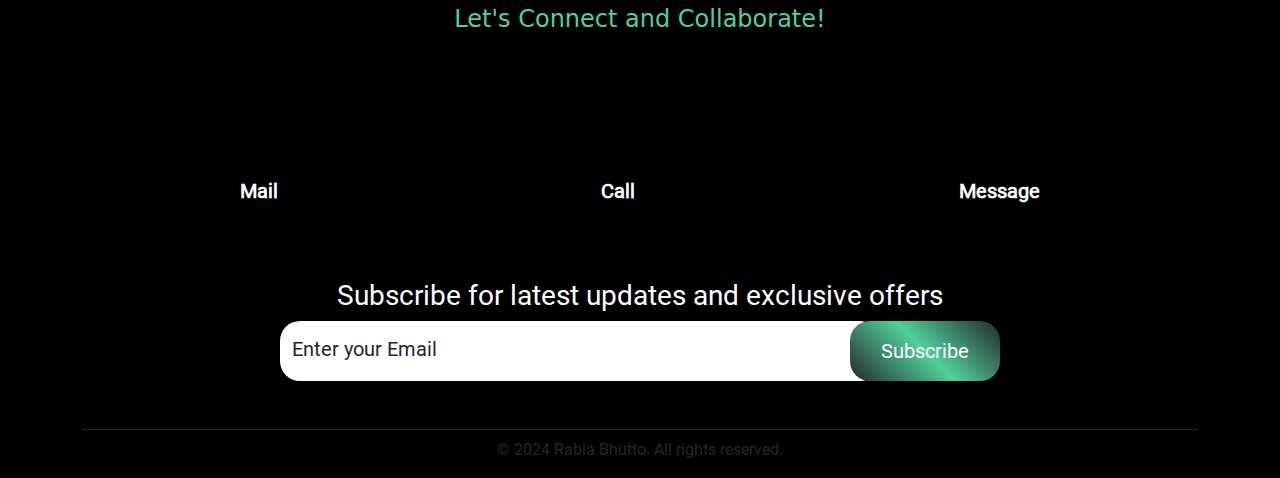
==== commit 8602c11f: "Last Commit" ====
--- a/Portfolio/index.html
+++ b/Portfolio/index.html
@@ -143,10 +143,9 @@
                         <!-- Skills part starts here -->
                         <div class="row bord">
                             <div class="col">
-                                <h2 class="text-white pb-2  mt-2 fs-1"><span><i
-                                            class="fa-regular fa-hand-point-right h-75"
-                                            style="color: #24272A;"></i></span>&nbsp
-                                    SKILLS</h2>
+                                <h2 class="text-white mt-2 fs-1 d-flex"><span><i class="fa-regular fa-hand-point-right h-75 overflow-y-hidden"
+                                    style="color: #24272A;"></i></span>&nbsp
+                                SKILLS</h2>
                                 <!-- Skills -->
                                 <div class="skills-div d-flex justify-content-between">
                                     <div class="skills-inner-div">
